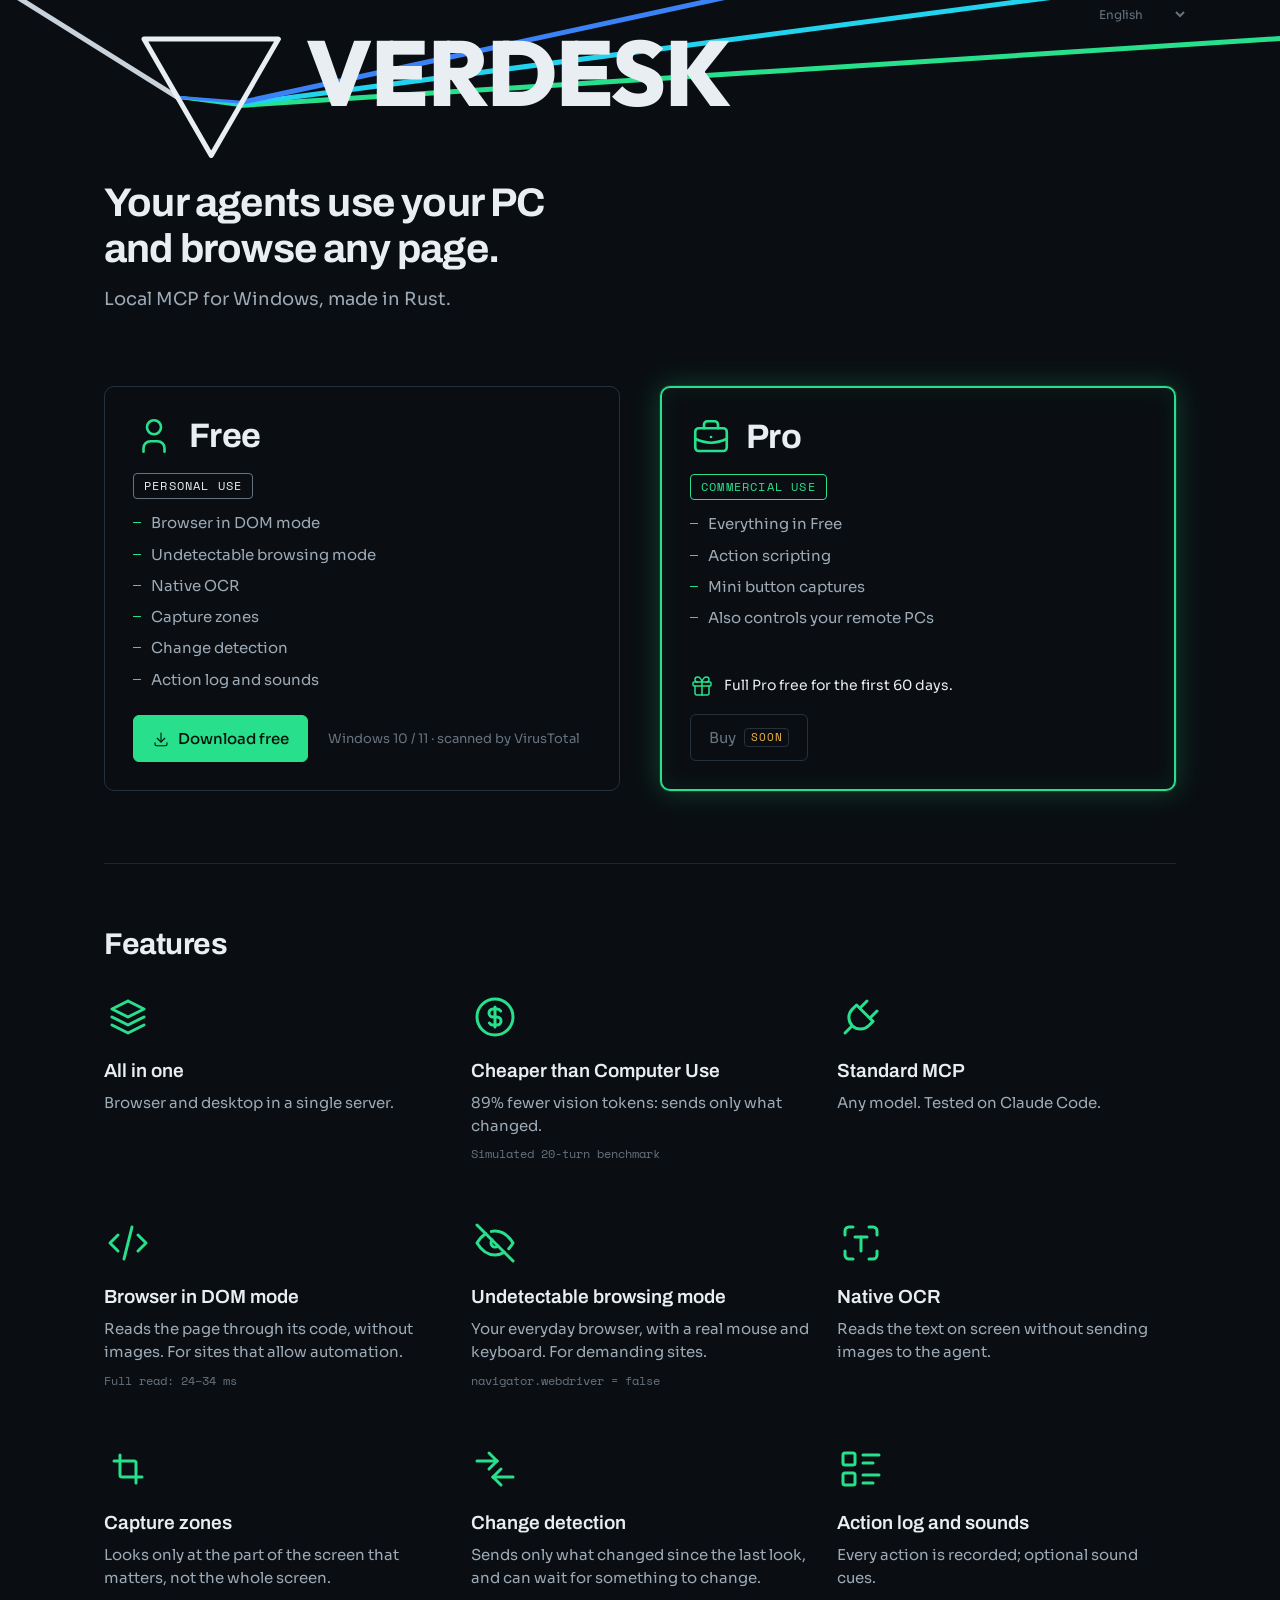
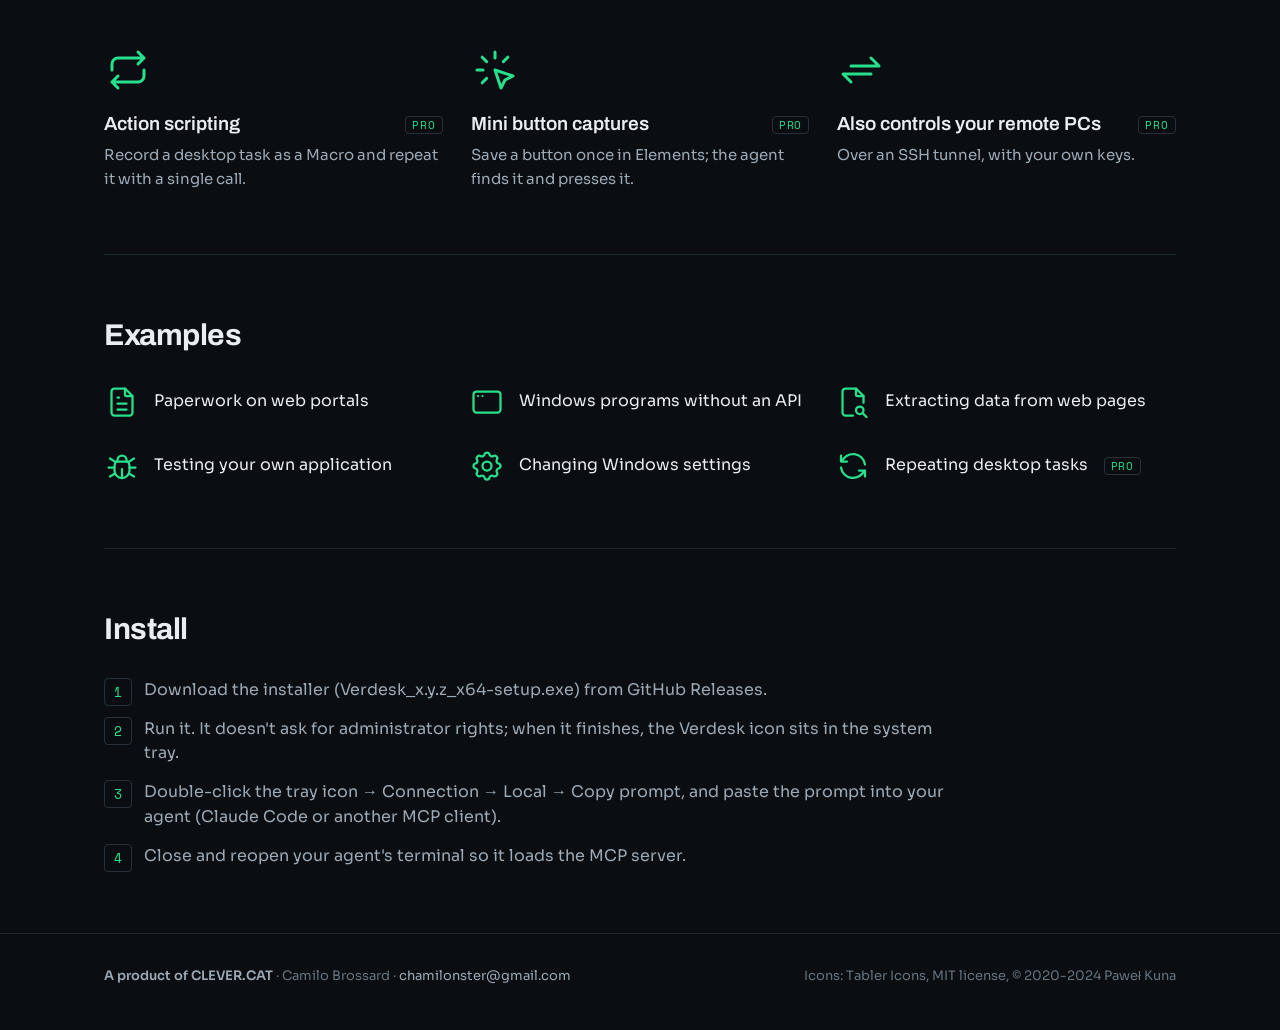
==== index.html @ 7feb121b "site: títulos de plan Gratis/Pro más grandes con su ícono Co-Authored-By: Claude Opus 5.5 (1M contex" ====
<!DOCTYPE html>
<html lang="en">
<head>
  <meta charset="UTF-8" />
  <meta name="viewport" content="width=device-width, initial-scale=1.0" />
  <title>Verdesk — Your agents use your PC and browse any page</title>
  <meta name="description" content="Local MCP server for Windows. Your agents use your PC and browse any page: DOM mode, undetectable mode, native OCR, and only what changed is sent. Free for personal use." />
  <meta name="theme-color" content="#0A0E12" />
  <link rel="icon" type="image/svg+xml" href="/favicon.svg" />
  <meta property="og:title" content="Verdesk — Your agents use your PC and browse any page" />
  <meta property="og:description" content="Local MCP server for Windows. Your agents use your PC and browse any page: DOM mode, undetectable mode, native OCR, and only what changed is sent. Free for personal use." />
  <meta property="og:type" content="website" />
  <meta property="og:url" content="https://verdesk.app/" />
  <meta property="og:image" content="https://verdesk.app/og-image.png" />
  <meta name="twitter:card" content="summary_large_image" />
  <meta name="twitter:title" content="Verdesk — Your agents use your PC and browse any page" />
  <meta name="twitter:description" content="Local MCP server for Windows. Your agents use your PC and browse any page: DOM mode, undetectable mode, native OCR, and only what changed is sent. Free for personal use." />
  <meta name="twitter:image" content="https://verdesk.app/og-image.png" />
  <link rel="stylesheet" href="/fonts.css?v=23" />
  <link rel="stylesheet" href="/style.css?v=23" />
  <script src="/i18n.js?v=23" defer></script>
  <!-- I18N-SEO:START -->
  <link rel="canonical" href="https://verdesk.app/" />
  <meta property="og:locale" content="en_US" />
  <link rel="alternate" hreflang="en" href="https://verdesk.app/" />
  <link rel="alternate" hreflang="es" href="https://verdesk.app/es/" />
  <link rel="alternate" hreflang="pt" href="https://verdesk.app/pt/" />
  <link rel="alternate" hreflang="fr" href="https://verdesk.app/fr/" />
  <link rel="alternate" hreflang="de" href="https://verdesk.app/de/" />
  <link rel="alternate" hreflang="it" href="https://verdesk.app/it/" />
  <link rel="alternate" hreflang="nl" href="https://verdesk.app/nl/" />
  <link rel="alternate" hreflang="pl" href="https://verdesk.app/pl/" />
  <link rel="alternate" hreflang="tr" href="https://verdesk.app/tr/" />
  <link rel="alternate" hreflang="ru" href="https://verdesk.app/ru/" />
  <link rel="alternate" hreflang="uk" href="https://verdesk.app/uk/" />
  <link rel="alternate" hreflang="zh" href="https://verdesk.app/zh/" />
  <link rel="alternate" hreflang="ja" href="https://verdesk.app/ja/" />
  <link rel="alternate" hreflang="ko" href="https://verdesk.app/ko/" />
  <link rel="alternate" hreflang="x-default" href="https://verdesk.app/" />
  <!-- I18N-SEO:END -->
</head>
<body>
  <!-- Icons: Tabler Icons (https://tabler.io/icons), MIT License, (c) 2020-2024 Pawel Kuna -->
  <svg width="0" height="0" style="position:absolute" aria-hidden="true">
    <symbol id="i-download" viewBox="0 0 24 24" fill="none" stroke="currentColor" stroke-width="1.5" stroke-linecap="round" stroke-linejoin="round"><path d="M4 17v2a2 2 0 0 0 2 2h12a2 2 0 0 0 2 -2v-2" /><path d="M7 11l5 5l5 -5" /><path d="M12 4l0 12" /></symbol>
    <symbol id="i-stack-2" viewBox="0 0 24 24" fill="none" stroke="currentColor" stroke-width="1.5" stroke-linecap="round" stroke-linejoin="round"><path d="M12 4l-8 4l8 4l8 -4l-8 -4" /><path d="M4 12l8 4l8 -4" /><path d="M4 16l8 4l8 -4" /></symbol>
    <symbol id="i-coin" viewBox="0 0 24 24" fill="none" stroke="currentColor" stroke-width="1.5" stroke-linecap="round" stroke-linejoin="round"><path d="M12 12m-9 0a9 9 0 1 0 18 0a9 9 0 1 0 -18 0" /><path d="M14.8 9a2 2 0 0 0 -1.8 -1h-2a2 2 0 1 0 0 4h2a2 2 0 1 1 0 4h-2a2 2 0 0 1 -1.8 -1" /><path d="M12 7v10" /></symbol>
    <symbol id="i-code" viewBox="0 0 24 24" fill="none" stroke="currentColor" stroke-width="1.5" stroke-linecap="round" stroke-linejoin="round"><path d="M7 8l-4 4l4 4" /><path d="M17 8l4 4l-4 4" /><path d="M14 4l-4 16" /></symbol>
    <symbol id="i-eye-off" viewBox="0 0 24 24" fill="none" stroke="currentColor" stroke-width="1.5" stroke-linecap="round" stroke-linejoin="round"><path d="M10.585 10.587a2 2 0 0 0 2.829 2.828" /><path d="M16.681 16.673a8.717 8.717 0 0 1 -4.681 1.327c-3.6 0 -6.6 -2 -9 -6c1.272 -2.12 2.712 -3.678 4.32 -4.674m2.86 -1.146a9.055 9.055 0 0 1 1.82 -.18c3.6 0 6.6 2 9 6c-.666 1.11 -1.379 2.067 -2.138 2.87" /><path d="M3 3l18 18" /></symbol>
    <symbol id="i-plug" viewBox="0 0 24 24" fill="none" stroke="currentColor" stroke-width="1.5" stroke-linecap="round" stroke-linejoin="round"><path d="M9.785 6l8.215 8.215l-2.054 2.054a5.81 5.81 0 1 1 -8.215 -8.215l2.054 -2.054z" /><path d="M4 20l3.5 -3.5" /><path d="M15 4l-3.5 3.5" /><path d="M20 9l-3.5 3.5" /></symbol>
    <symbol id="i-text-recognition" viewBox="0 0 24 24" fill="none" stroke="currentColor" stroke-width="1.5" stroke-linecap="round" stroke-linejoin="round"><path d="M4 8v-2a2 2 0 0 1 2 -2h2" /><path d="M4 16v2a2 2 0 0 0 2 2h2" /><path d="M16 4h2a2 2 0 0 1 2 2v2" /><path d="M16 20h2a2 2 0 0 0 2 -2v-2" /><path d="M12 16v-7" /><path d="M9 9h6" /></symbol>
    <symbol id="i-crop" viewBox="0 0 24 24" fill="none" stroke="currentColor" stroke-width="1.5" stroke-linecap="round" stroke-linejoin="round"><path d="M8 5v10a1 1 0 0 0 1 1h10" /><path d="M5 8h10a1 1 0 0 1 1 1v10" /></symbol>
    <symbol id="i-arrows-diff" viewBox="0 0 24 24" fill="none" stroke="currentColor" stroke-width="1.5" stroke-linecap="round" stroke-linejoin="round"><path d="M11 16h10" /><path d="M11 16l4 4" /><path d="M11 16l4 -4" /><path d="M13 8h-10" /><path d="M13 8l-4 4" /><path d="M13 8l-4 -4" /></symbol>
    <symbol id="i-list-details" viewBox="0 0 24 24" fill="none" stroke="currentColor" stroke-width="1.5" stroke-linecap="round" stroke-linejoin="round"><path d="M13 5h8" /><path d="M13 9h5" /><path d="M13 15h8" /><path d="M13 19h5" /><path d="M3 4m0 1a1 1 0 0 1 1 -1h4a1 1 0 0 1 1 1v4a1 1 0 0 1 -1 1h-4a1 1 0 0 1 -1 -1z" /><path d="M3 14m0 1a1 1 0 0 1 1 -1h4a1 1 0 0 1 1 1v4a1 1 0 0 1 -1 1h-4a1 1 0 0 1 -1 -1z" /></symbol>
    <symbol id="i-repeat" viewBox="0 0 24 24" fill="none" stroke="currentColor" stroke-width="1.5" stroke-linecap="round" stroke-linejoin="round"><path d="M4 12v-3a3 3 0 0 1 3 -3h13m-3 -3l3 3l-3 3" /><path d="M20 12v3a3 3 0 0 1 -3 3h-13m3 3l-3 -3l3 -3" /></symbol>
    <symbol id="i-click" viewBox="0 0 24 24" fill="none" stroke="currentColor" stroke-width="1.5" stroke-linecap="round" stroke-linejoin="round"><path d="M3 12l3 0" /><path d="M12 3l0 3" /><path d="M7.8 7.8l-2.2 -2.2" /><path d="M16.2 7.8l2.2 -2.2" /><path d="M7.8 16.2l-2.2 2.2" /><path d="M12 12l9 3l-4 2l-2 4l-3 -9" /></symbol>
    <symbol id="i-arrows-exchange" viewBox="0 0 24 24" fill="none" stroke="currentColor" stroke-width="1.5" stroke-linecap="round" stroke-linejoin="round"><path d="M7 10h14l-4 -4" /><path d="M17 14h-14l4 4" /></symbol>
    <symbol id="i-file-text" viewBox="0 0 24 24" fill="none" stroke="currentColor" stroke-width="1.5" stroke-linecap="round" stroke-linejoin="round"><path d="M14 3v4a1 1 0 0 0 1 1h4" /><path d="M17 21h-10a2 2 0 0 1 -2 -2v-14a2 2 0 0 1 2 -2h7l5 5v11a2 2 0 0 1 -2 2z" /><path d="M9 9l1 0" /><path d="M9 13l6 0" /><path d="M9 17l6 0" /></symbol>
    <symbol id="i-app-window" viewBox="0 0 24 24" fill="none" stroke="currentColor" stroke-width="1.5" stroke-linecap="round" stroke-linejoin="round"><path d="M3 5m0 2a2 2 0 0 1 2 -2h14a2 2 0 0 1 2 2v10a2 2 0 0 1 -2 2h-14a2 2 0 0 1 -2 -2z" /><path d="M6 8h.01" /><path d="M9 8h.01" /></symbol>
    <symbol id="i-file-search" viewBox="0 0 24 24" fill="none" stroke="currentColor" stroke-width="1.5" stroke-linecap="round" stroke-linejoin="round"><path d="M14 3v4a1 1 0 0 0 1 1h4" /><path d="M12 21h-5a2 2 0 0 1 -2 -2v-14a2 2 0 0 1 2 -2h7l5 5v4.5" /><path d="M16.5 17.5m-2.5 0a2.5 2.5 0 1 0 5 0a2.5 2.5 0 1 0 -5 0" /><path d="M18.5 19.5l2.5 2.5" /></symbol>
    <symbol id="i-bug" viewBox="0 0 24 24" fill="none" stroke="currentColor" stroke-width="1.5" stroke-linecap="round" stroke-linejoin="round"><path d="M9 9v-1a3 3 0 0 1 6 0v1" /><path d="M8 9h8a6 6 0 0 1 1 3v3a5 5 0 0 1 -10 0v-3a6 6 0 0 1 1 -3" /><path d="M3 13l4 0" /><path d="M17 13l4 0" /><path d="M12 20l0 -6" /><path d="M4 19l3.35 -2" /><path d="M20 19l-3.35 -2" /><path d="M4 7l3.75 2.4" /><path d="M20 7l-3.75 2.4" /></symbol>
    <symbol id="i-settings" viewBox="0 0 24 24" fill="none" stroke="currentColor" stroke-width="1.5" stroke-linecap="round" stroke-linejoin="round"><path d="M10.325 4.317c.426 -1.756 2.924 -1.756 3.35 0a1.724 1.724 0 0 0 2.573 1.066c1.543 -.94 3.31 .826 2.37 2.37a1.724 1.724 0 0 0 1.065 2.572c1.756 .426 1.756 2.924 0 3.35a1.724 1.724 0 0 0 -1.066 2.573c.94 1.543 -.826 3.31 -2.37 2.37a1.724 1.724 0 0 0 -2.572 1.065c-.426 1.756 -2.924 1.756 -3.35 0a1.724 1.724 0 0 0 -2.573 -1.066c-1.543 .94 -3.31 -.826 -2.37 -2.37a1.724 1.724 0 0 0 -1.065 -2.572c-1.756 -.426 -1.756 -2.924 0 -3.35a1.724 1.724 0 0 0 1.066 -2.573c-.94 -1.543 .826 -3.31 2.37 -2.37c1 .608 2.296 .07 2.572 -1.065z" /><path d="M9 12a3 3 0 1 0 6 0a3 3 0 0 0 -6 0" /></symbol>
    <symbol id="i-refresh" viewBox="0 0 24 24" fill="none" stroke="currentColor" stroke-width="1.5" stroke-linecap="round" stroke-linejoin="round"><path d="M20 11a8.1 8.1 0 0 0 -15.5 -2m-.5 -4v4h4" /><path d="M4 13a8.1 8.1 0 0 0 15.5 2m.5 4v-4h-4" /></symbol>
    <symbol id="i-gift" viewBox="0 0 24 24" fill="none" stroke="currentColor" stroke-width="1.5" stroke-linecap="round" stroke-linejoin="round"><path d="M3 8m0 1a1 1 0 0 1 1 -1h16a1 1 0 0 1 1 1v2a1 1 0 0 1 -1 1h-16a1 1 0 0 1 -1 -1z" /><path d="M12 8l0 13" /><path d="M19 12v7a2 2 0 0 1 -2 2h-10a2 2 0 0 1 -2 -2v-7" /><path d="M7.5 8a2.5 2.5 0 0 1 0 -5a4.8 8 0 0 1 4.5 5a4.8 8 0 0 1 4.5 -5a2.5 2.5 0 0 1 0 5" /></symbol>
    <symbol id="i-user" viewBox="0 0 24 24" fill="none" stroke="currentColor" stroke-width="1.5" stroke-linecap="round" stroke-linejoin="round"><path d="M8 7a4 4 0 1 0 8 0a4 4 0 0 0 -8 0" /><path d="M6 21v-2a4 4 0 0 1 4 -4h4a4 4 0 0 1 4 4v2" /></symbol>
    <symbol id="i-briefcase" viewBox="0 0 24 24" fill="none" stroke="currentColor" stroke-width="1.5" stroke-linecap="round" stroke-linejoin="round"><path d="M3 7m0 2a2 2 0 0 1 2 -2h14a2 2 0 0 1 2 2v9a2 2 0 0 1 -2 2h-14a2 2 0 0 1 -2 -2z" /><path d="M8 7v-2a2 2 0 0 1 2 -2h4a2 2 0 0 1 2 2v2" /><path d="M12 12l0 .01" /><path d="M3 13a20 20 0 0 0 18 0" /></symbol>
    <symbol id="logo-d2" viewBox="0 2 64 44" fill="none" stroke-linecap="round" stroke-linejoin="round"><g transform="matrix(1 0 0 -1 0 48)"><path d="M4.00 29.35L16.00 21.86" stroke="#9DAAB6" stroke-width="2.4"/><path d="M16.00 21.86L30.87 19.90" stroke="#28E08C" stroke-width="1.4"/><path d="M16.00 21.86L31.08 20.26" stroke="#22D3EE" stroke-width="1.4"/><path d="M16.00 21.86L31.31 20.66" stroke="#3B82F6" stroke-width="1.4"/><path d="M24.00 8.00L40.00 35.71H8.00Z" stroke="#E8EEF2" stroke-width="2.4"/><path d="M30.87 19.90L63.00 21.96" stroke="#28E08C" stroke-width="2.4"/><path d="M31.08 20.26L63.00 24.46" stroke="#22D3EE" stroke-width="2.4"/><path d="M31.31 20.66L63.00 27.54" stroke="#3B82F6" stroke-width="2.4"/></g></symbol>
  </svg>

  <select class="lang-select lang-top" id="lang-select" aria-label="Language">
    <option value="en" selected>English</option>
  </select>

  <main class="wrap" id="top">
    <div class="beam" role="img" aria-label="Verdesk"><div class="beam-inner"><svg><path d="M-3318.6 -2022.4L73.6 97.3" stroke="#C9D2DA" stroke-width="5"/><path d="M73.6 97.3L136.0 105.5" stroke="#28E08C" stroke-width="3"/><path d="M73.6 97.3L136.9 104.0" stroke="#22D3EE" stroke-width="3"/><path d="M73.6 97.3L137.9 102.3" stroke="#3B82F6" stroke-width="3"/><path d="M136.0 105.5L4127.8 -151.5" stroke="#28E08C" stroke-width="5"/><path d="M136.9 104.0L4102.8 -417.6" stroke="#22D3EE" stroke-width="5"/><path d="M137.9 102.3L4046.9 -746.1" stroke="#3B82F6" stroke-width="5"/><path d="M107.2 155.5L174.4 39.1L40.0 39.1Z" stroke="#E8EEF2" stroke-width="5" stroke-linejoin="round"/><text x="201.9" y="105.6" class="beam-word">VERDESK</text></svg></div></div>
    <section class="hero">
      <h1 data-i18n="hero.h1">Your agents use your PC and browse any page.</h1>
      <p class="lede" data-i18n="hero.sub">Local MCP for Windows, made in Rust.</p>
    </section>

    <section class="plans-top" id="plans">
      <div class="plans">
        <div class="card"><div class="card-head"><svg class="ic plan-ic"><use href="#i-user"/></svg><h3 data-i18n="plan.free.t">Free</h3></div><span class="use" data-i18n="plan.free.personal">Personal use</span><ul><li><span data-i18n="f.dom.t">Browser in DOM mode</span></li><li><span data-i18n="f.stealth.t">Undetectable browsing mode</span></li><li><span data-i18n="f.ocr.t">Native OCR</span></li><li><span data-i18n="f.zone.t">Capture zones</span></li><li><span data-i18n="f.diff.t">Change detection</span></li><li><span data-i18n="f.log.t">Action log and sounds</span></li></ul><div class="cta"><a class="btn primary" href="https://github.com/chamilonster/verdesk/releases/latest"><svg class="ic"><use href="#i-download"/></svg><span data-i18n="hero.download">Download free</span></a><a class="note" href="https://www.virustotal.com/gui/url/f37914798183b410f59b6f8d9f3163dbd8a1b7edc382f666fbac66edbec6bd60" data-i18n="hero.note">Windows 10 / 11 · scanned by VirusTotal</a></div></div>
        <div class="card pro-card"><div class="card-head"><svg class="ic plan-ic"><use href="#i-briefcase"/></svg><h3>Pro</h3></div><span class="use" data-i18n="plan.pro.commercial">Commercial use</span><ul><li><span data-i18n="plan.pro.all">Everything in Free</span></li><li><span data-i18n="f.script.t">Action scripting</span></li><li><span data-i18n="f.btn.t">Mini button captures</span></li><li><span data-i18n="f.remote.t">Also controls your remote PCs</span></li></ul><p class="card-foot trial"><svg class="ic"><use href="#i-gift"/></svg><span data-i18n="hero.trial">Full Pro free for the first 60 days.</span></p><button class="btn buy-btn" type="button" disabled><span data-i18n="plan.pro.buy">Buy</span><span class="soon" data-i18n="plan.pro.soon">soon</span></button></div>
      </div>
    </section>

    <section class="band" id="features">
      <h2 class="label" data-i18n="sec.features">Features</h2>
      <ul class="six">
      <li style="--i:0"><svg class="ic"><use href="#i-stack-2"/></svg><h2 data-i18n="f.all.t">All in one</h2><p data-i18n="f.all.d">Browser and desktop in a single server.</p></li>
      <li style="--i:1"><svg class="ic"><use href="#i-coin"/></svg><h2 data-i18n="f.cheap.t">Cheaper than Computer Use</h2><p data-i18n="f.cheap.d">89% fewer vision tokens: sends only what changed.</p><span class="src" data-i18n="f.cheap.s">Simulated 20-turn benchmark</span></li>
      <li style="--i:2"><svg class="ic"><use href="#i-plug"/></svg><h2 data-i18n="f.mcp.t">Standard MCP</h2><p data-i18n="f.mcp.d">Any model. Tested on Claude Code.</p></li>
      <li style="--i:3"><svg class="ic"><use href="#i-code"/></svg><h2 data-i18n="f.dom.t">Browser in DOM mode</h2><p data-i18n="f.dom.d">Reads the page through its code, without images. For sites that allow automation.</p><span class="src" data-i18n="f.dom.s">Full read: 24–34 ms</span></li>
      <li style="--i:4"><svg class="ic"><use href="#i-eye-off"/></svg><h2 data-i18n="f.stealth.t">Undetectable browsing mode</h2><p data-i18n="f.stealth.d">Your everyday browser, with a real mouse and keyboard. For demanding sites.</p><span class="src">navigator.webdriver = false</span></li>
      <li style="--i:5"><svg class="ic"><use href="#i-text-recognition"/></svg><h2 data-i18n="f.ocr.t">Native OCR</h2><p data-i18n="f.ocr.d">Reads the text on screen without sending images to the agent.</p></li>
      <li style="--i:6"><svg class="ic"><use href="#i-crop"/></svg><h2 data-i18n="f.zone.t">Capture zones</h2><p data-i18n="f.zone.d">Looks only at the part of the screen that matters, not the whole screen.</p></li>
      <li style="--i:7"><svg class="ic"><use href="#i-arrows-diff"/></svg><h2 data-i18n="f.diff.t">Change detection</h2><p data-i18n="f.diff.d">Sends only what changed since the last look, and can wait for something to change.</p></li>
      <li style="--i:8"><svg class="ic"><use href="#i-list-details"/></svg><h2 data-i18n="f.log.t">Action log and sounds</h2><p data-i18n="f.log.d">Every action is recorded; optional sound cues.</p></li>
      <li style="--i:9"><svg class="ic"><use href="#i-repeat"/></svg><h2 data-i18n="f.script.t">Action scripting</h2><span class="pro">PRO</span><p data-i18n="f.script.d">Record a desktop task as a Macro and repeat it with a single call.</p></li>
      <li style="--i:10"><svg class="ic"><use href="#i-click"/></svg><h2 data-i18n="f.btn.t">Mini button captures</h2><span class="pro">PRO</span><p data-i18n="f.btn.d">Save a button once in Elements; the agent finds it and presses it.</p></li>
      <li style="--i:11"><svg class="ic"><use href="#i-arrows-exchange"/></svg><h2 data-i18n="f.remote.t">Also controls your remote PCs</h2><span class="pro">PRO</span><p data-i18n="f.remote.d">Over an SSH tunnel, with your own keys.</p></li>
      </ul>
    </section>

    <section class="band" id="examples">
      <h2 class="label" data-i18n="sec.examples">Examples</h2>
      <ul class="ex">
      <li style="--i:13"><svg class="ic"><use href="#i-file-text"/></svg><span data-i18n="ex.1">Paperwork on web portals</span></li>
      <li style="--i:14"><svg class="ic"><use href="#i-app-window"/></svg><span data-i18n="ex.2">Windows programs without an API</span></li>
      <li style="--i:15"><svg class="ic"><use href="#i-file-search"/></svg><span data-i18n="ex.3">Extracting data from web pages</span></li>
      <li style="--i:16"><svg class="ic"><use href="#i-bug"/></svg><span data-i18n="ex.4">Testing your own application</span></li>
      <li style="--i:17"><svg class="ic"><use href="#i-settings"/></svg><span data-i18n="ex.5">Changing Windows settings</span></li>
      <li style="--i:18"><svg class="ic"><use href="#i-refresh"/></svg><span data-i18n="ex.6">Repeating desktop tasks</span><span class="pro">PRO</span></li>
      </ul>
    </section>

    <section class="band" id="install">
      <h2 class="label" data-i18n="sec.install">Install</h2>
      <ol class="steps">
        <li><span data-i18n="install.1">Download the installer (Verdesk_x.y.z_x64-setup.exe) from GitHub Releases.</span></li>
        <li><span data-i18n="install.2">Run it. It doesn't ask for administrator rights; when it finishes, the Verdesk icon sits in the system tray.</span></li>
        <li><span data-i18n="install.3">Double-click the tray icon → Connection → Local → Copy prompt, and paste the prompt into your agent (Claude Code or another MCP client).</span></li>
        <li><span data-i18n="install.4">Close and reopen your agent's terminal so it loads the MCP server.</span></li>
      </ol>
    </section>
  </main>

  <footer>
    <div class="wrap">
      <span><a class="cc" href="https://clever.cat" data-i18n-html="nav.by">A product of <b>CLEVER.CAT</b></a> · Camilo Brossard · <span class="sel">chamilonster@gmail.com</span></span>
      <span><span data-i18n="footer.icons">Icons: Tabler Icons, MIT license</span>, © 2020-2024 Paweł Kuna</span>
    </div>
  </footer>
</body>
</html>
---- fonts.css ----
/* Verdesk landing - fuentes self-hosted (OFL). Sin CDN, sin requests a terceros. */

@font-face {
  font-family: 'Archivo';
  font-style: normal;
  font-weight: 500;
  font-display: swap;
  src: url('fonts/Archivo-500.woff2') format('woff2');
}

@font-face {
  font-family: 'Archivo';
  font-style: normal;
  font-weight: 600;
  font-display: swap;
  src: url('fonts/Archivo-600.woff2') format('woff2');
}

@font-face {
  font-family: 'Archivo';
  font-style: normal;
  font-weight: 700;
  font-display: swap;
  src: url('fonts/Archivo-700.woff2') format('woff2');
}

@font-face {
  font-family: 'Archivo';
  font-style: normal;
  font-weight: 800;
  font-display: swap;
  src: url('fonts/Archivo-800.woff2') format('woff2');
}

@font-face {
  font-family: 'Sora';
  font-style: normal;
  font-weight: 400;
  font-display: swap;
  src: url('fonts/Sora-400.woff2') format('woff2');
}

@font-face {
  font-family: 'Sora';
  font-style: normal;
  font-weight: 500;
  font-display: swap;
  src: url('fonts/Sora-500.woff2') format('woff2');
}

@font-face {
  font-family: 'Sora';
  font-style: normal;
  font-weight: 600;
  font-display: swap;
  src: url('fonts/Sora-600.woff2') format('woff2');
}

@font-face {
  font-family: 'Space Mono';
  font-style: normal;
  font-weight: 400;
  font-display: swap;
  src: url('fonts/SpaceMono-400.woff2') format('woff2');
}

@font-face {
  font-family: 'Space Mono';
  font-style: normal;
  font-weight: 700;
  font-display: swap;
  src: url('fonts/SpaceMono-700.woff2') format('woff2');
}

@font-face {
  font-family: 'Outfit';
  font-style: normal;
  font-weight: 800;
  font-display: swap;
  src: url('fonts/Outfit-800.woff2') format('woff2');
}
---- style.css ----
/* Verdesk landing v2 — ct-2026-09-23-2015. Flat background, minimal copy.
   Icons: Tabler Icons (MIT, (c) 2020-2024 Pawel Kuna), inlined in index.html. */
:root {
    color-scheme: dark;
    --bg: #0A0E12; --line: #1C262F; --line-2: #26313B;
    --ink: #E8EEF2; --ink-2: #9DAAB6; --ink-3: #66727E;
    --green: #28E08C; --amber: #F2B544;
    --display: 'Archivo', 'Helvetica Neue', Arial, sans-serif;
    --body: 'Sora', 'Helvetica Neue', Arial, sans-serif;
    --mono: 'Space Mono', ui-monospace, Consolas, monospace;
  }
  * { box-sizing: border-box; }
  body { margin: 0; background: var(--bg); color: var(--ink); font-family: var(--body); font-size: 16px; line-height: 1.55; -webkit-font-smoothing: antialiased; }
  .wrap { max-width: 1120px; margin: 0 auto; padding-inline: 24px; }
  a { color: inherit; text-decoration: none; }
  a:focus-visible { outline: 2px solid var(--green); outline-offset: 3px; }
  .ic { width: 22px; height: 22px; flex: none; }


  header .wrap { display: flex; justify-content: space-between; align-items: center; gap: 16px; padding-block: 22px; }
  .nav-right { display: flex; align-items: center; gap: 18px; }
  .lang-select { background: var(--bg); color: var(--ink-2); border: 1px solid var(--line-2); font: inherit; font-size: 13px; padding: 5px 8px; }
  .note a { color: inherit; text-decoration: underline; text-decoration-color: var(--line-2); text-underline-offset: 3px; }
  .note a:hover { color: var(--ink-2); }
  @media (max-width: 520px) { .by { display: none; } }
  .brand { font-family: 'Outfit', var(--display); font-weight: 800; font-size: 19px; letter-spacing: -.01em; display: inline-flex; align-items: center; gap: 10px; }
  .brand svg { width: 26px; height: 26px; }
  .btn { display: inline-flex; align-items: center; gap: 8px; font-weight: 500; font-size: 15px; padding: 11px 18px; border: 1px solid var(--line-2); }
  .btn.primary { background: var(--green); border-color: var(--green); color: #04130B; }
  .btn .ic { width: 18px; height: 18px; }

  .hero { padding-block: 80px 72px; }
  h1 { font-family: var(--display); font-weight: 700; font-size: clamp(28px, 3.4vw, 40px); line-height: 1.15; letter-spacing: -.02em; margin: 0 0 14px; max-width: 31ch; text-wrap: balance; }
  .lede { color: var(--ink-2); font-size: 18px; margin: 0 0 36px; }
  .cta { display: flex; flex-wrap: wrap; align-items: center; gap: 12px 20px; }
  .note { font-size: 13px; color: var(--ink-3); }

  .six { list-style: none; margin: 0; padding: 0; display: grid; grid-template-columns: repeat(12, 1fr); gap: 56px 28px; }
  .six > li { grid-column: span 4; }
  .six li { display: grid; gap: 8px; align-content: start; }
  .six .ic { color: var(--green); width: 26px; height: 26px; margin-bottom: 6px; }
  .six h2 { font-family: var(--display); font-weight: 600; font-size: 19px; line-height: 1.25; margin: 0; display: flex; align-items: center; gap: 10px; flex-wrap: wrap; }
  .six p { margin: 0; color: var(--ink-2); font-size: 15px; }
  .src { font-family: var(--mono); font-size: 11.5px; color: var(--ink-3); }
  .pro { justify-self: end; white-space: nowrap; font-family: var(--mono); font-size: 10.5px; font-weight: 400; letter-spacing: .08em; color: var(--green); border: 1px solid var(--line-2); padding: 0 6px; }

  .band { border-top: 1px solid var(--line); padding-block: 64px; display: grid; gap: 32px; }
  .label { font-family: var(--display); font-weight: 700; font-size: 30px; letter-spacing: -.015em; line-height: 1.1; color: var(--ink); margin: 0; }
  .ex { list-style: none; margin: 0; padding: 0; display: grid; gap: 10px; font-size: 17px; }
  .plans { display: grid; grid-template-columns: 1fr 1fr; gap: 40px; }
  .plans h3 { font-family: var(--display); font-weight: 600; font-size: 19px; margin: 0 0 8px; }
  .plans p { margin: 0; color: var(--ink-2); font-size: 15px; }
  .plans .buy { margin-top: 12px; font-size: 13px; color: var(--ink-3); }
  .steps { margin: 0; color: var(--ink-2); font-size: 16px; }

  footer { border-top: 1px solid var(--line); padding-block: 32px 44px; font-size: 13px; color: var(--ink-3); }
  footer .wrap { display: flex; flex-wrap: wrap; gap: 8px 28px; justify-content: space-between; }
  .by { font-size: 13px; color: var(--ink-3); }
  .by b, .cc { font-weight: 600; color: var(--ink-2); }
  .by:hover b, .cc:hover { color: #C2410C; }
  .sel { user-select: all; color: var(--ink-2); }

  .hero { position: relative; }
  .hero-brand { position: absolute; right: 0; top: 64px; display: grid; justify-items: center; gap: 12px; }
  .hero-brand svg { width: 128px; height: 128px; }
  .hero-brand span { font-family: 'Outfit', var(--display); font-weight: 800; font-size: 40px; letter-spacing: -.01em; line-height: 1; }
    .trial { margin: 22px 0 0; display: flex; align-items: center; gap: 10px; color: var(--ink); font-size: 15px; }
  .trial .ic { color: var(--green); width: 24px; height: 24px; }
  .six li { grid-template-columns: 1fr auto; column-gap: 12px; }
  .six li > * { grid-column: 1 / -1; }
  .six li > h2 { grid-column: 1; }
  .six li > .pro { grid-column: 2; grid-row: 2; align-self: start; margin-top: 4px; }
  .six .ic { width: 48px; height: 48px; margin-bottom: 10px; }
  .ex { grid-template-columns: repeat(3, 1fr); gap: 28px 24px; font-size: 16px; }
  .ex li { display: flex; align-items: center; gap: 14px; }
  .ex .ic { width: 36px; height: 36px; color: var(--green); }
  .ex .pro { margin-left: 2px; }
  .plan-ic { width: 36px; height: 36px; color: var(--green); margin-bottom: 10px; display: block; }
  @media (max-width: 1000px) { .six { grid-template-columns: 1fr 1fr; } .six > li { grid-column: auto; } }
  @media (max-width: 780px) {
    .hero-brand { display: none; }
    .ex { grid-template-columns: 1fr 1fr; }
    .six { grid-template-columns: 1fr 1fr; }
    .band { gap: 24px; }
  }
  @media (max-width: 520px) {
    .hero { padding-block: 56px; }
    .six, .plans, .ex { grid-template-columns: 1fr; gap: 36px; }
    .ex { gap: 18px; }
  }

  /* CJK: cortar por frase, no dejar un carácter suelto al final de un título */
  :lang(ja) h1, :lang(ja) h2, :lang(zh) h1, :lang(zh) h2, :lang(ko) h1, :lang(ko) h2 { word-break: auto-phrase; }

  body { overflow-x: hidden; }
  .brand svg { width: 46px; height: 32px; }
  body { position: relative; }
  /* redondeo pequeño y parejo (boss) */
  .card { border-radius: 10px; }
  .btn, .buy-btn { border-radius: 6px; }
  .use, .pro, .buy-btn .soon, ol.steps li::before, .lang-select { border-radius: 4px; }
  ol.steps { margin: 0; padding: 0; list-style: none; counter-reset: st; display: grid; gap: 14px; max-width: 72ch; }
  ol.steps li { counter-increment: st; position: relative; padding-left: 40px; color: var(--ink-2); font-size: 16px; }
  ol.steps li::before { content: counter(st); position: absolute; left: 0; top: 0; width: 26px; height: 26px; border: 1px solid var(--line-2); color: #28E08C; font-family: var(--mono); font-size: 13px; display: grid; place-items: center; }
  .plans { align-items: stretch; }
  .card { border: 1px solid var(--line-2); padding: 28px; display: flex; flex-direction: column; gap: 12px; }
  .card.pro-card { border: 2px solid #28E08C; box-shadow: 0 0 0 1px #28E08C22, 0 0 28px #28E08C40, inset 0 0 22px #28E08C14; }
  .card h3 { margin: 0; font-family: var(--display); font-weight: 700; font-size: 34px; line-height: 1; letter-spacing: -.02em; }
  .card-head { display: flex; align-items: center; gap: 14px; margin-bottom: 4px; }
  .card .plan-ic { width: 42px; height: 42px; margin: 0; }
  .card ul { list-style: none; margin: 0; padding: 0; display: grid; gap: 8px; color: var(--ink-2); font-size: 15px; }
  .card li { padding-left: 18px; position: relative; }
  .card li::before { content: ""; position: absolute; left: 0; top: .72em; width: 8px; height: 1px; background: var(--green); }
  .card-foot { margin: auto 0 0; padding-top: 6px; font-size: 13px; color: var(--ink-3); }
  .card .buy-btn { align-self: flex-start; margin-top: 4px; }
  .use { align-self: flex-start; font-family: var(--mono); font-size: 12px; letter-spacing: .1em; text-transform: uppercase; color: var(--ink); border: 1px solid var(--ink-3); padding: 3px 10px; }
  .pro-card .use { color: #28E08C; border-color: #28E08C; }
  .card .cta { margin-top: auto; padding-top: 8px; }
  .plans-top { padding-block: 0 72px; }
  .card .cta { margin-top: 4px; }
  .card-foot.trial { margin: auto 0 0; color: var(--ink); font-size: 14px; }
  .hero { padding-block: 8px 40px; }
  .hero .lede { margin: 0; }
  /* Íconos: pasan por los 3 colores del haz (verde → cian → azul), en ola ordenada, ciclo de 9 s */
  @keyframes haz { 0%, 100% { color: #28E08C; } 33.3% { color: #22D3EE; } 66.6% { color: #3B82F6; } }
  .six .ic, .ex .ic, .plan-ic, .trial .ic { animation: haz 9s ease-in-out infinite; animation-delay: calc(var(--i, 0) * -0.5s); }
  .plans > div:last-child .plan-ic { --i: 20; }
  @media (prefers-reduced-motion: reduce) { .six .ic, .ex .ic, .plan-ic, .trial .ic { animation: none; } }
  .buy-btn { margin-top: 16px; background: transparent; color: var(--ink-3); border-color: var(--line-2); font: inherit; font-size: 15px; cursor: not-allowed; }
  .buy-btn .soon { font-family: var(--mono); font-size: 10.5px; letter-spacing: .08em; text-transform: uppercase; color: var(--amber); border: 1px solid var(--line-2); padding: 0 6px; }
  .lang-top { position: absolute; top: 4px; right: max(12px, calc(50% - 548px)); z-index: 2; background: transparent; border: 0; color: var(--ink-3); font-size: 12px; padding: 2px 4px; cursor: pointer; }
  .lang-top:hover, .lang-top:focus-visible { color: var(--ink-2); }
  .lang-top option { background: #0E141A; color: #E8EEF2; }
  @media (max-width: 520px) { .lang-top { top: 0; right: 6px; font-size: 11px; } }
  .beam { position: relative; height: 172px; margin-inline: calc(50% - 50vw); overflow: hidden; }
  .beam-inner { position: relative; max-width: 1120px; height: 100%; margin: 0 auto; }
  .beam svg { position: absolute; left: 24px; top: 0; width: 1px; height: 1px; overflow: visible; fill: none; stroke-linecap: round; }
  .beam-word { font-family: 'Outfit', var(--display); font-weight: 800; font-size: 92px; letter-spacing: -.01em; fill: var(--ink); stroke: none; }
  .hero { padding-block: 8px 72px; }
  @media (max-width: 780px) { .beam { height: 118px; } .beam svg { transform: scale(.62); transform-origin: 0 0; } }
  @media (max-width: 520px) { .beam { height: 98px; } .beam svg { transform: scale(.5); } .hero { padding-block: 0 48px; } }
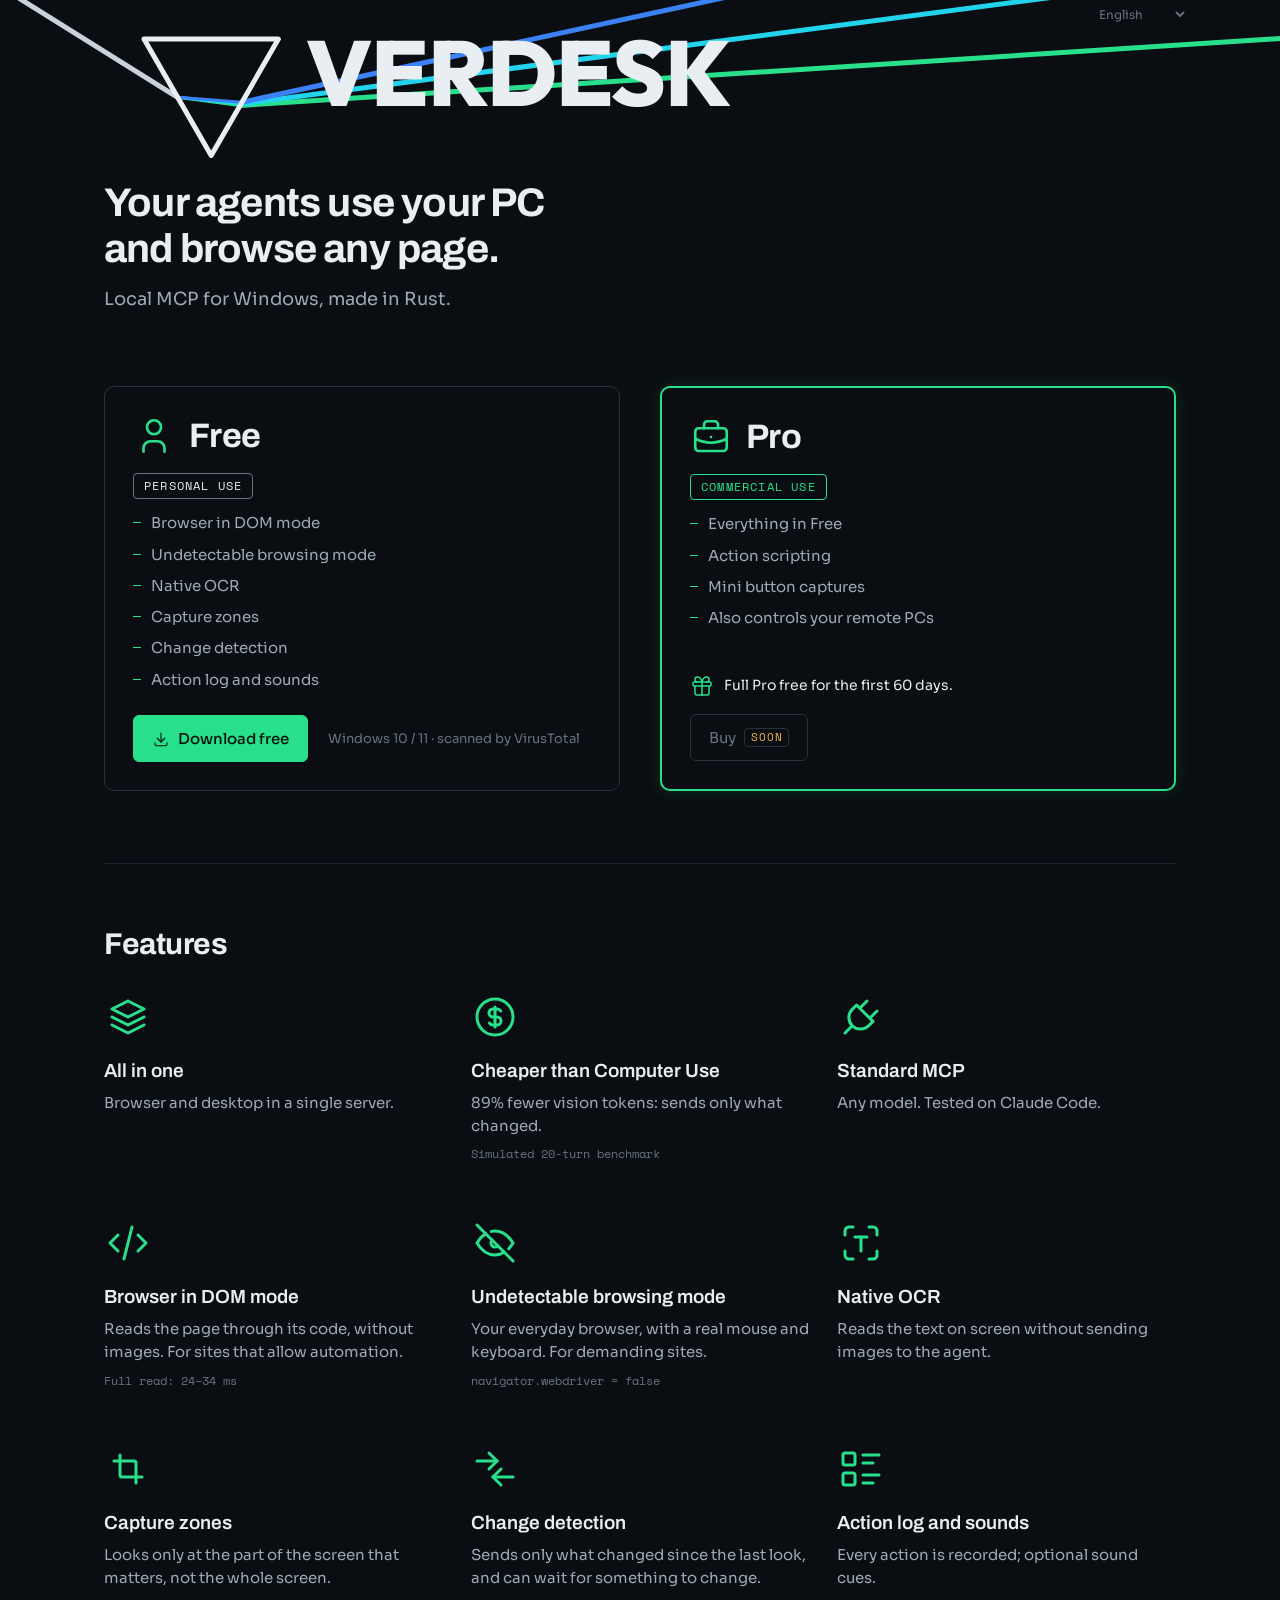
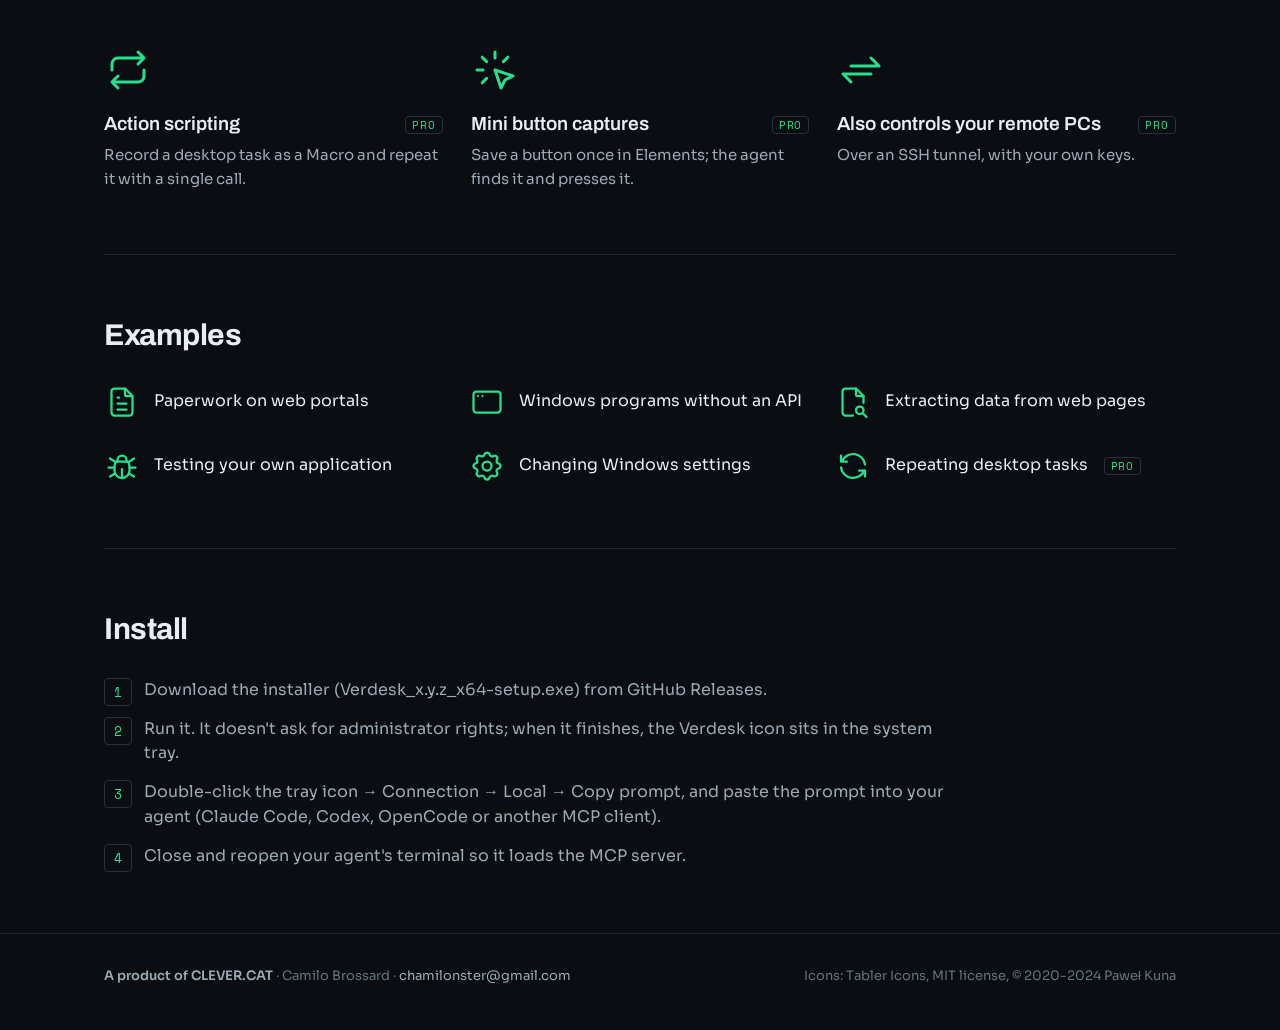
==== commit 11972622: "site: el paso 3 de instalación nombra Claude Code, Codex y OpenCode Desde master 322cf26 (ct-2026-09" ====
--- a/index.html
+++ b/index.html
@@ -120,7 +120,7 @@
       <ol class="steps">
         <li><span data-i18n="install.1">Download the installer (Verdesk_x.y.z_x64-setup.exe) from GitHub Releases.</span></li>
         <li><span data-i18n="install.2">Run it. It doesn't ask for administrator rights; when it finishes, the Verdesk icon sits in the system tray.</span></li>
-        <li><span data-i18n="install.3">Double-click the tray icon → Connection → Local → Copy prompt, and paste the prompt into your agent (Claude Code or another MCP client).</span></li>
+        <li><span data-i18n="install.3">Double-click the tray icon → Connection → Local → Copy prompt, and paste the prompt into your agent (Claude Code, Codex, OpenCode or another MCP client).</span></li>
         <li><span data-i18n="install.4">Close and reopen your agent's terminal so it loads the MCP server.</span></li>
       </ol>
     </section>
--- a/style.css
+++ b/style.css
@@ -104,7 +104,13 @@
   ol.steps li::before { content: counter(st); position: absolute; left: 0; top: 0; width: 26px; height: 26px; border: 1px solid var(--line-2); color: #28E08C; font-family: var(--mono); font-size: 13px; display: grid; place-items: center; }
   .plans { align-items: stretch; }
   .card { border: 1px solid var(--line-2); padding: 28px; display: flex; flex-direction: column; gap: 12px; }
-  .card.pro-card { border: 2px solid #28E08C; box-shadow: 0 0 0 1px #28E08C22, 0 0 28px #28E08C40, inset 0 0 22px #28E08C14; }
+  .card.pro-card { border: 2px solid #28E08C; box-shadow: 0 0 16px #28E08C26; animation: haz-glow 9s ease-in-out infinite; }
+  @keyframes haz-glow {
+    0%, 100% { border-color: #28E08C; box-shadow: 0 0 16px #28E08C26; }
+    33.3%    { border-color: #22D3EE; box-shadow: 0 0 16px #22D3EE26; }
+    66.6%    { border-color: #3B82F6; box-shadow: 0 0 16px #3B82F626; }
+  }
+  @media (prefers-reduced-motion: reduce) { .card.pro-card { animation: none; } }
   .card h3 { margin: 0; font-family: var(--display); font-weight: 700; font-size: 34px; line-height: 1; letter-spacing: -.02em; }
   .card-head { display: flex; align-items: center; gap: 14px; margin-bottom: 4px; }
   .card .plan-ic { width: 42px; height: 42px; margin: 0; }
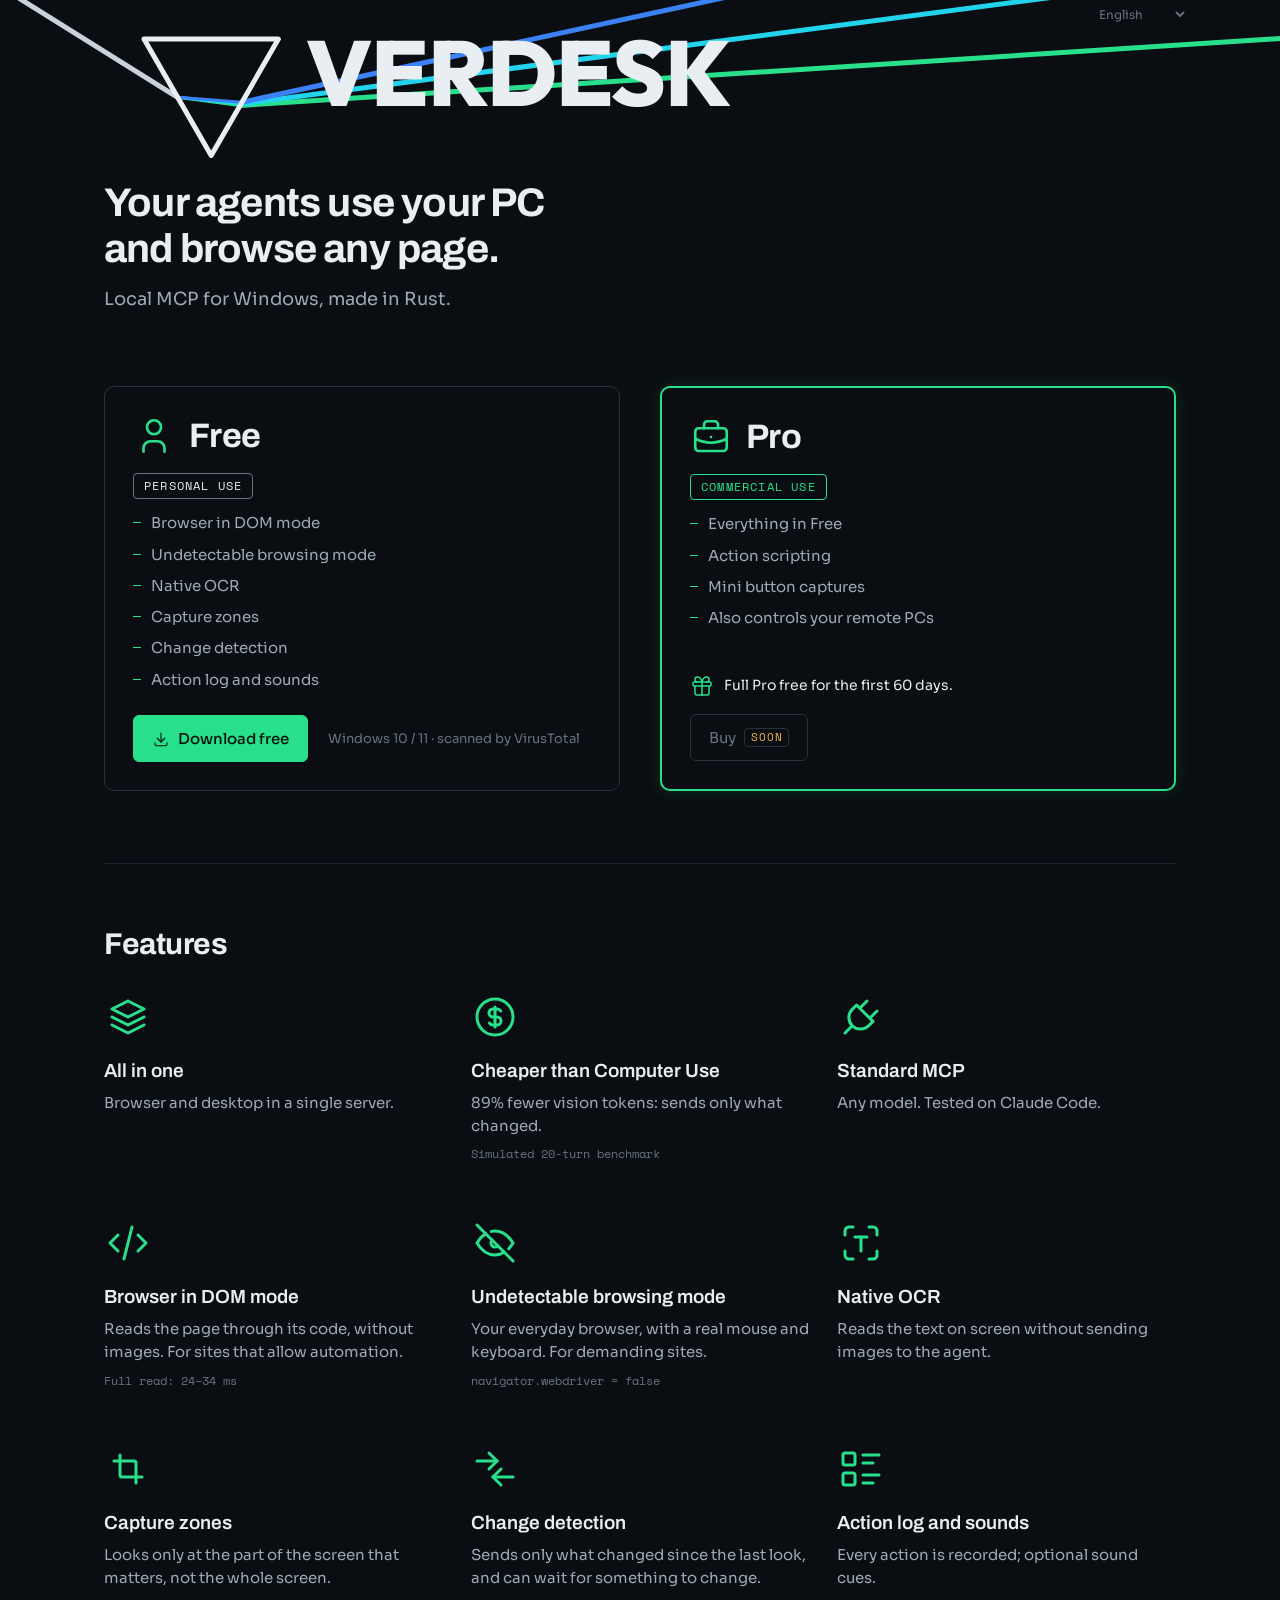
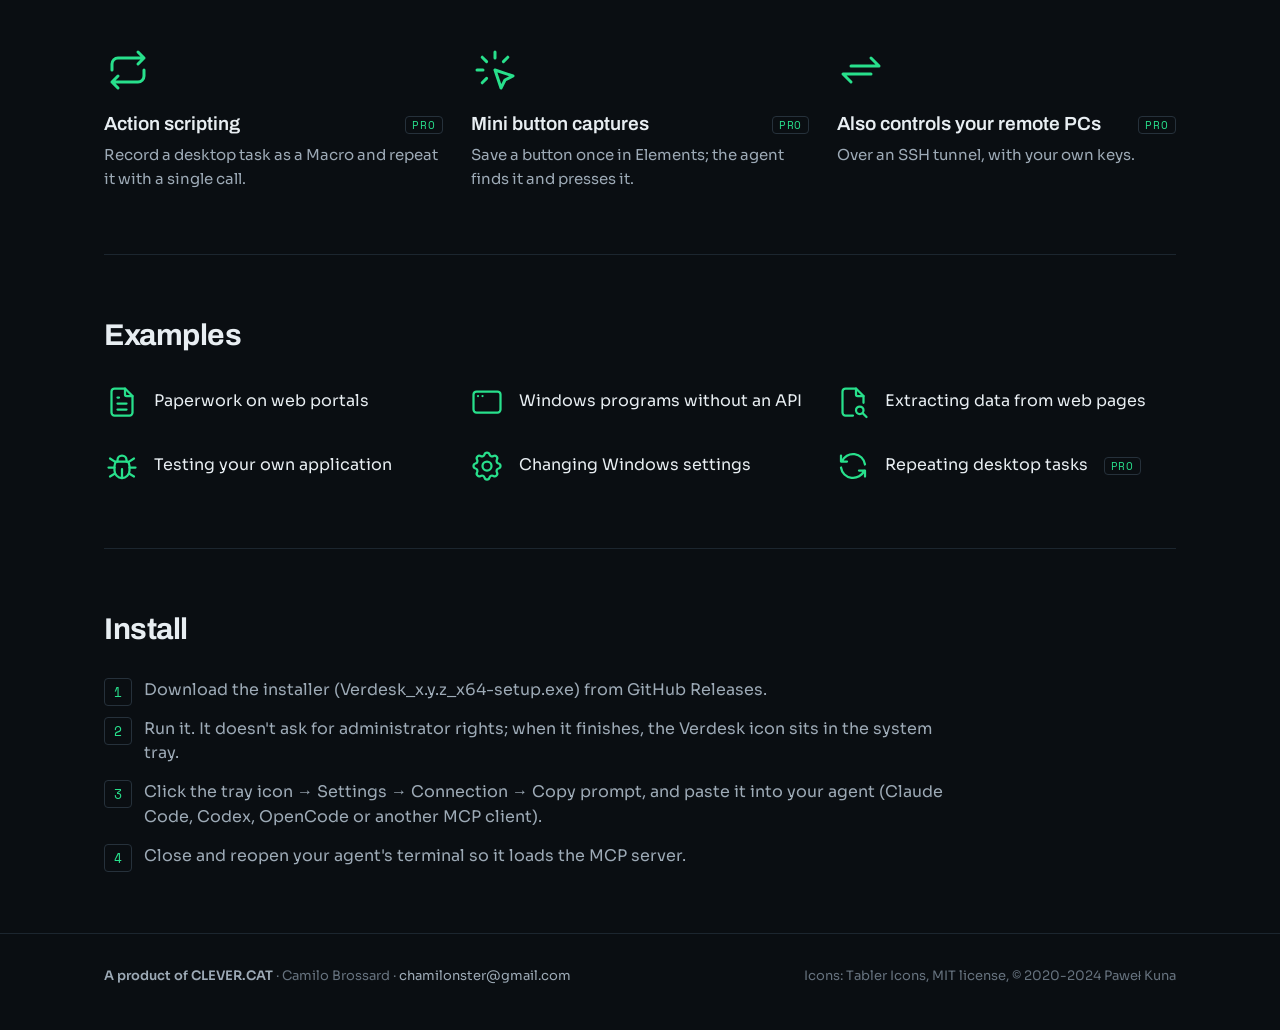
==== commit ded06cbb: "site: paso 3 de instalación con un clic y más simple Desde master 34f25da (ct-2026-09-24-0027).  Co-" ====
--- a/index.html
+++ b/index.html
@@ -120,7 +120,7 @@
       <ol class="steps">
         <li><span data-i18n="install.1">Download the installer (Verdesk_x.y.z_x64-setup.exe) from GitHub Releases.</span></li>
         <li><span data-i18n="install.2">Run it. It doesn't ask for administrator rights; when it finishes, the Verdesk icon sits in the system tray.</span></li>
-        <li><span data-i18n="install.3">Double-click the tray icon → Connection → Local → Copy prompt, and paste the prompt into your agent (Claude Code, Codex, OpenCode or another MCP client).</span></li>
+        <li><span data-i18n="install.3">Click the tray icon → Settings → Connection → Copy prompt, and paste it into your agent (Claude Code, Codex, OpenCode or another MCP client).</span></li>
         <li><span data-i18n="install.4">Close and reopen your agent's terminal so it loads the MCP server.</span></li>
       </ol>
     </section>
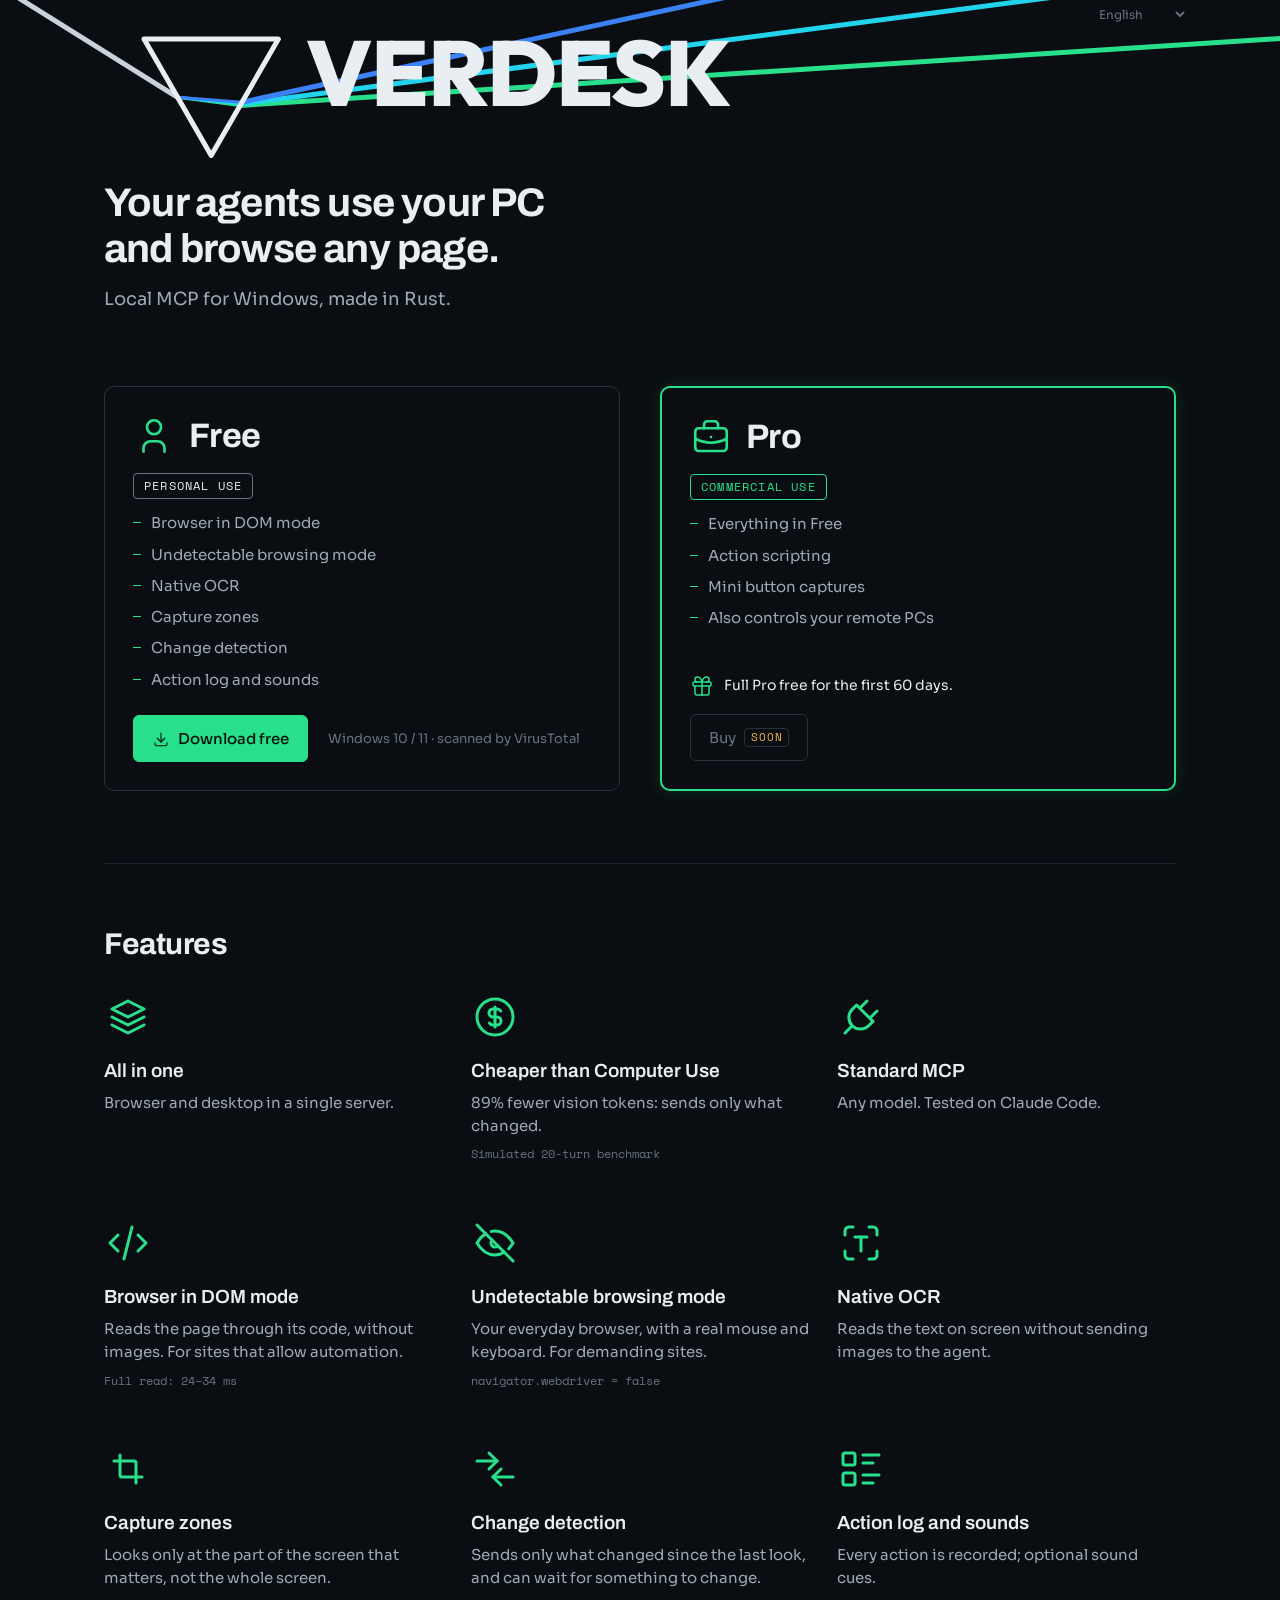
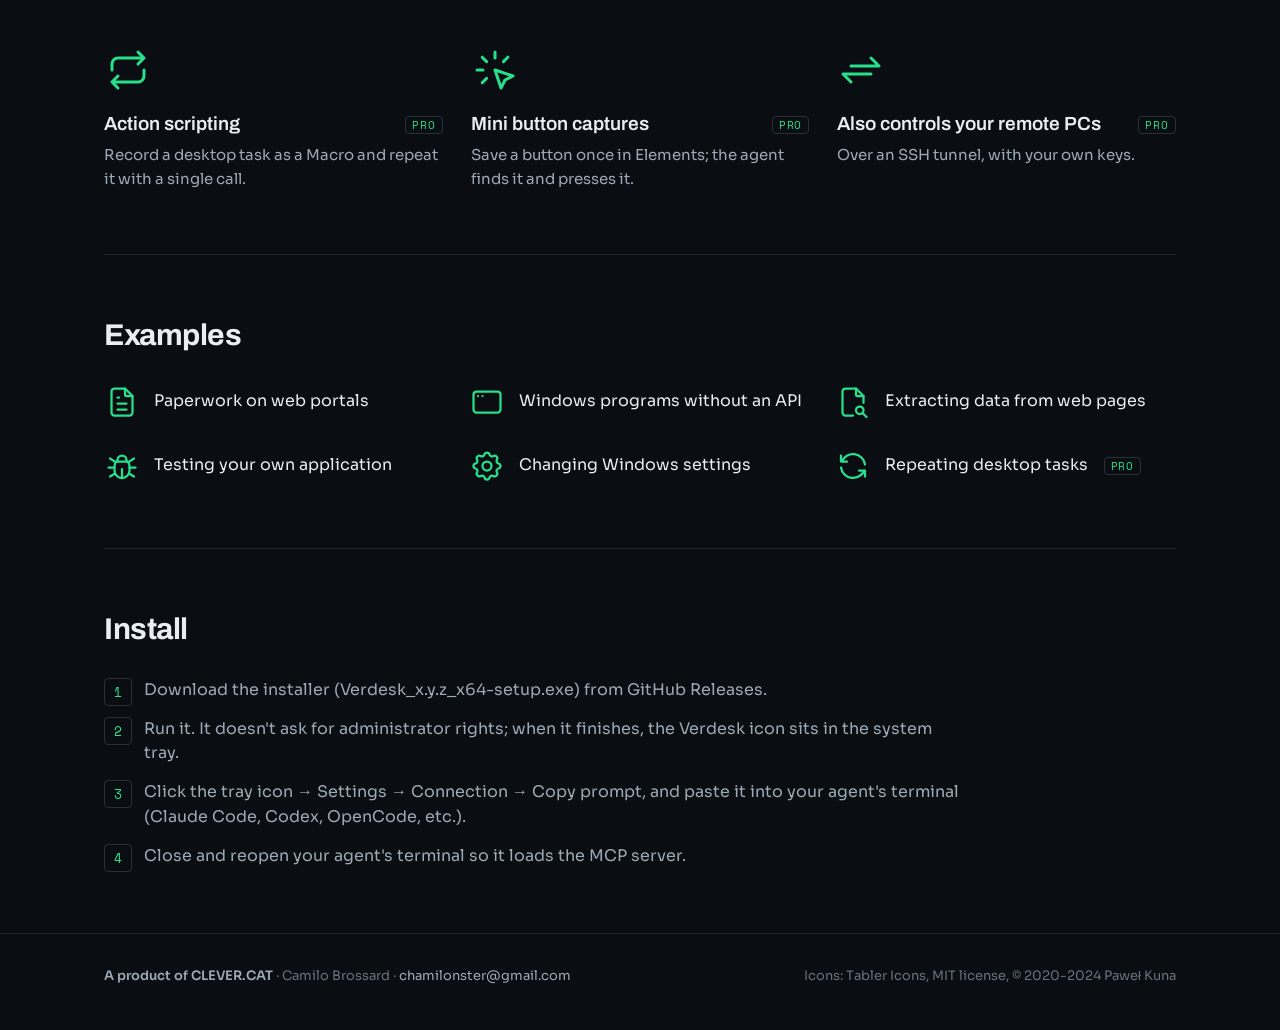
==== commit 9fb24a5f: "site: paso 3 — pegar en el terminal del agente (Claude Code, Codex, OpenCode, etc.) Desde master 71f" ====
--- a/index.html
+++ b/index.html
@@ -120,7 +120,7 @@
       <ol class="steps">
         <li><span data-i18n="install.1">Download the installer (Verdesk_x.y.z_x64-setup.exe) from GitHub Releases.</span></li>
         <li><span data-i18n="install.2">Run it. It doesn't ask for administrator rights; when it finishes, the Verdesk icon sits in the system tray.</span></li>
-        <li><span data-i18n="install.3">Click the tray icon → Settings → Connection → Copy prompt, and paste it into your agent (Claude Code, Codex, OpenCode or another MCP client).</span></li>
+        <li><span data-i18n="install.3">Click the tray icon → Settings → Connection → Copy prompt, and paste it into your agent's terminal (Claude Code, Codex, OpenCode, etc.).</span></li>
         <li><span data-i18n="install.4">Close and reopen your agent's terminal so it loads the MCP server.</span></li>
       </ol>
     </section>
